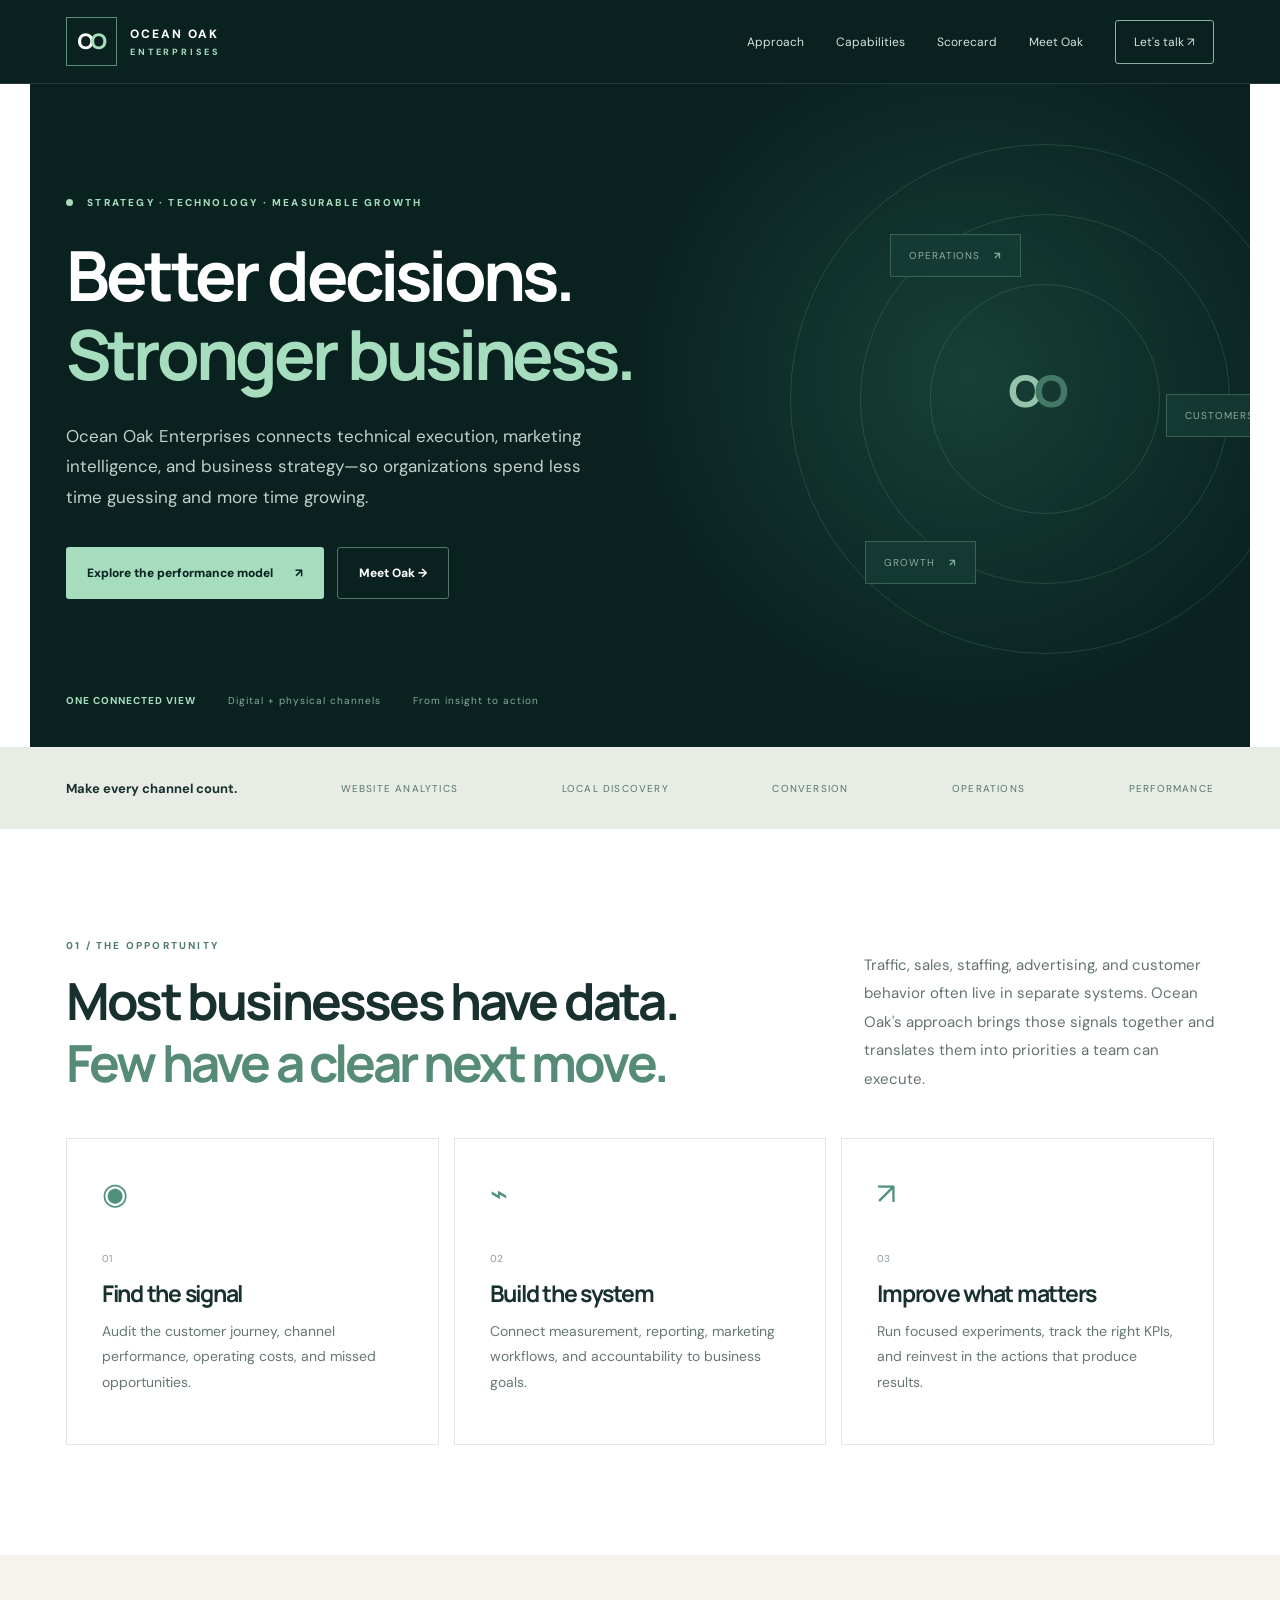
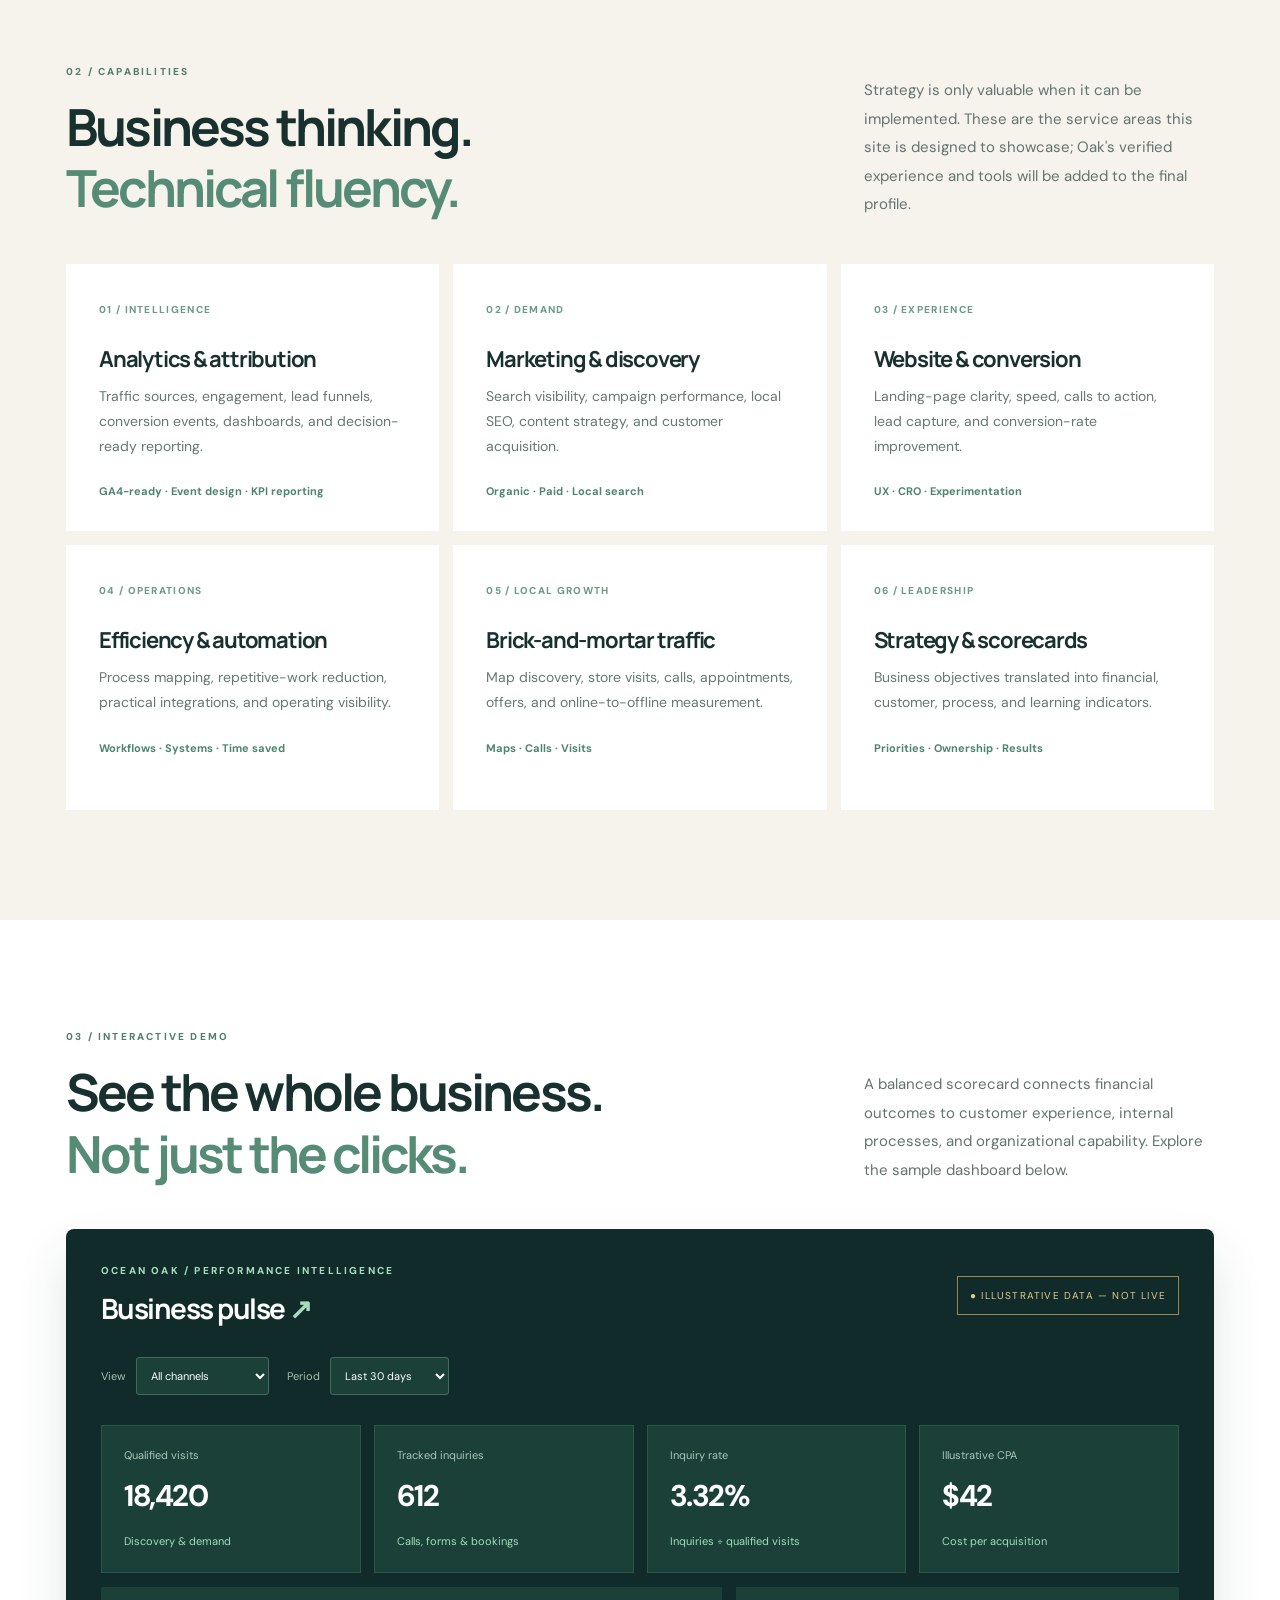
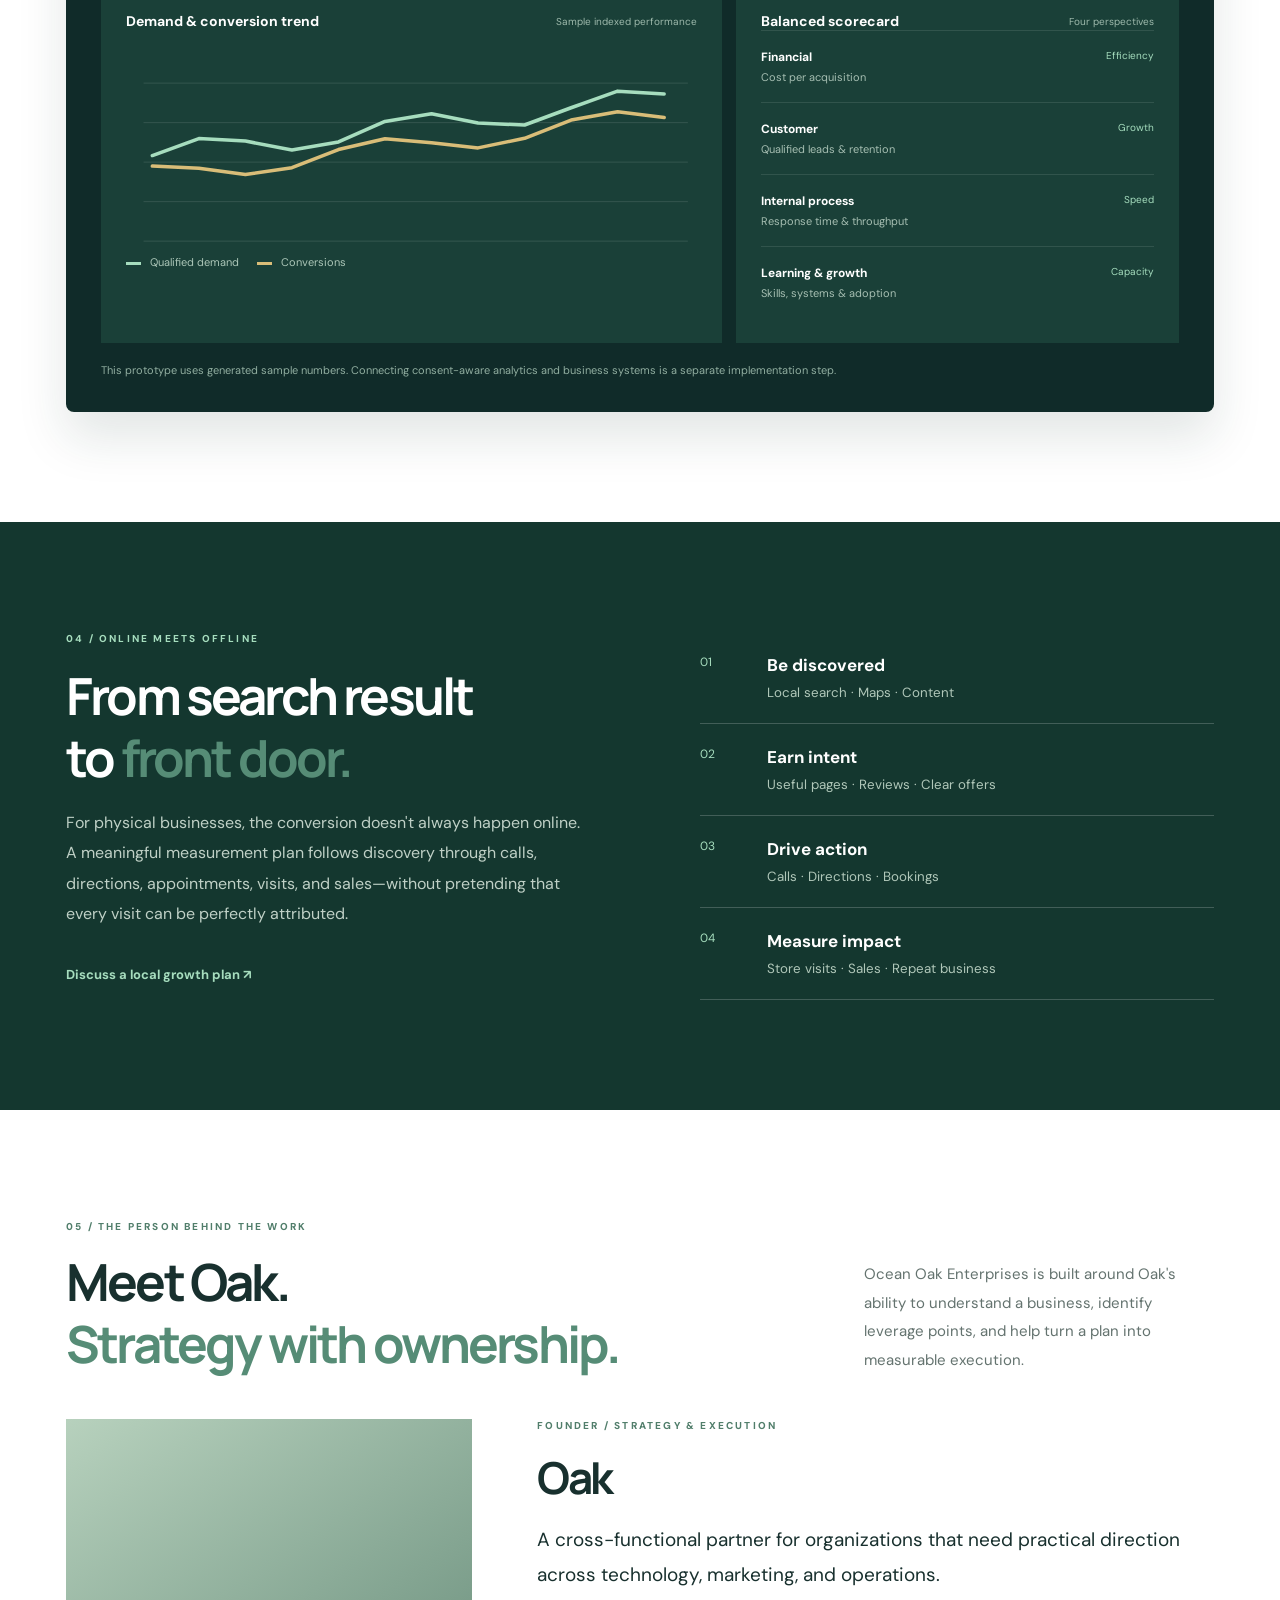
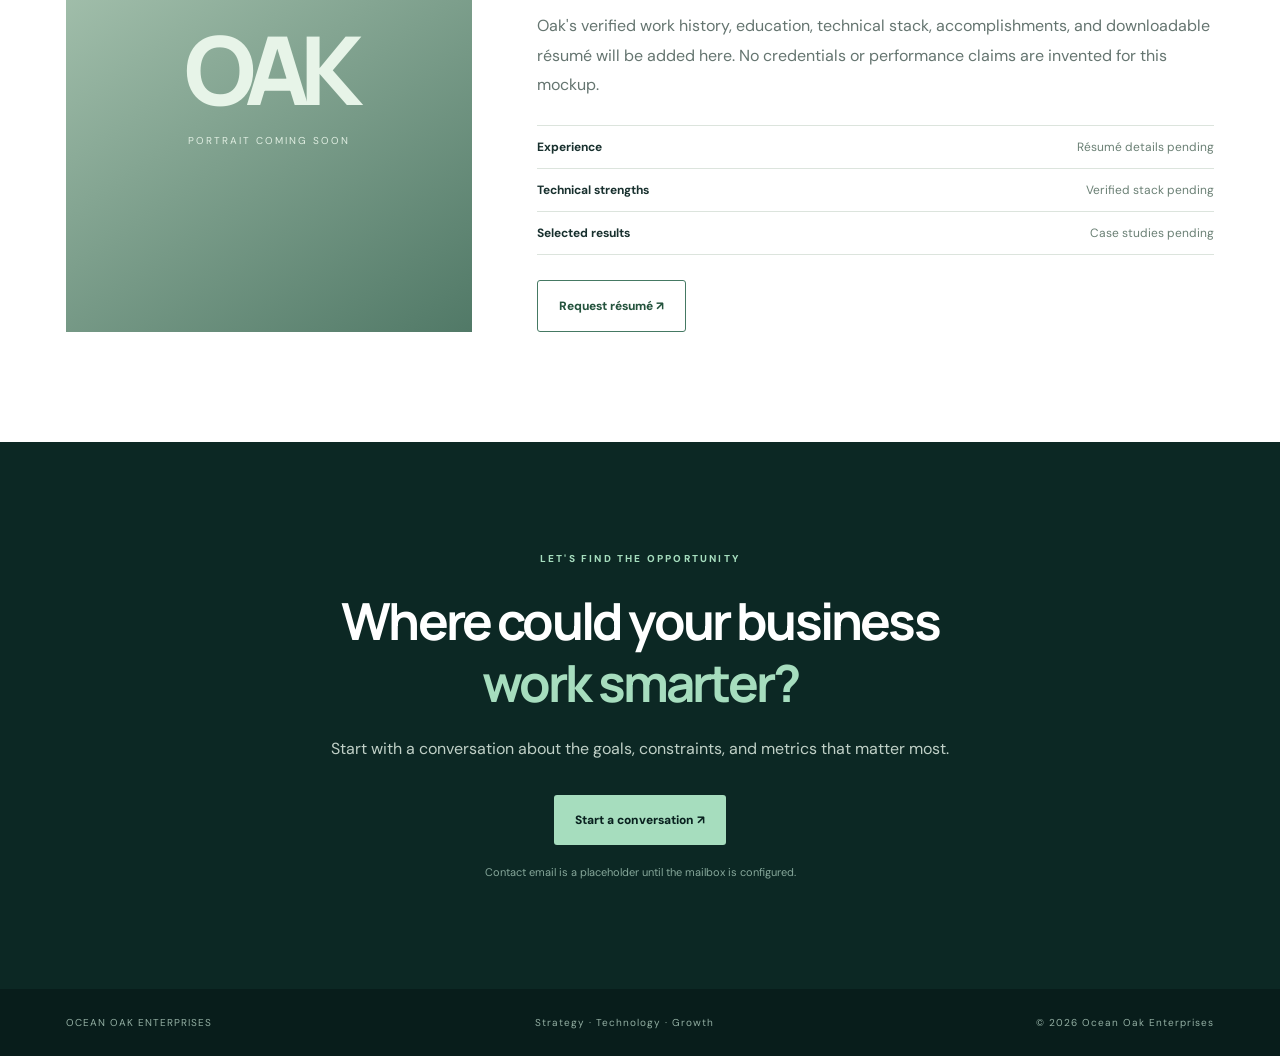
==== index.html @ 8c2158ab "Add files via upload" ====
<!doctype html>
<html lang="en"><head><meta charset="utf-8"><meta name="viewport" content="width=device-width,initial-scale=1"><meta name="theme-color" content="#102c29"><meta name="description" content="Ocean Oak Enterprises helps businesses connect strategy, marketing, analytics and operational performance."><title>Ocean Oak Enterprises | Strategy into measurable growth</title><link rel="stylesheet" href="styles.css"></head>
<body><header class="top"><a class="brand" href="#top"><span class="brandmark">O<span>O</span></span><span>OCEAN OAK <small>ENTERPRISES</small></span></a><nav aria-label="Main navigation"><a href="#approach">Approach</a><a href="#capabilities">Capabilities</a><a href="#scorecard">Scorecard</a><a href="#oak">Meet Oak</a><a class="navcta" href="#contact">Let's talk ↗</a></nav><button class="menu" aria-label="Toggle menu" aria-expanded="false">☰</button></header>
<main id="top"><section class="hero wrap"><div class="eyebrow"><span class="dot"></span> STRATEGY · TECHNOLOGY · MEASURABLE GROWTH</div><h1>Better decisions.<br><em>Stronger business.</em></h1><p class="lede">Ocean Oak Enterprises connects technical execution, marketing intelligence, and business strategy—so organizations spend less time guessing and more time growing.</p><div class="actions"><a class="button primary" href="#scorecard">Explore the performance model <span>↗</span></a><a class="button ghost" href="#oak">Meet Oak →</a></div><div class="hero-foot"><span>ONE CONNECTED VIEW</span><span>Digital + physical channels</span><span>From insight to action</span></div><div class="hero-art" aria-hidden="true"><div class="orbit o1"></div><div class="orbit o2"></div><div class="orbit o3"></div><div class="center-symbol">O<span>O</span></div><div class="float f1">OPERATIONS <b>↗</b></div><div class="float f2">CUSTOMERS <b>↗</b></div><div class="float f3">GROWTH <b>↗</b></div></div></section>
<section class="strip"><div class="wrap strip-inner"><strong>Make every channel count.</strong><span>WEBSITE ANALYTICS</span><span>LOCAL DISCOVERY</span><span>CONVERSION</span><span>OPERATIONS</span><span>PERFORMANCE</span></div></section>
<section class="section wrap" id="approach"><div class="section-head"><div><div class="eyebrow dark">01 / THE OPPORTUNITY</div><h2>Most businesses have data.<br><em>Few have a clear next move.</em></h2></div><p>Traffic, sales, staffing, advertising, and customer behavior often live in separate systems. Ocean Oak's approach brings those signals together and translates them into priorities a team can execute.</p></div><div class="three"><article class="feature"><div class="icon">◉</div><span>01</span><h3>Find the signal</h3><p>Audit the customer journey, channel performance, operating costs, and missed opportunities.</p></article><article class="feature"><div class="icon">⌁</div><span>02</span><h3>Build the system</h3><p>Connect measurement, reporting, marketing workflows, and accountability to business goals.</p></article><article class="feature"><div class="icon">↗</div><span>03</span><h3>Improve what matters</h3><p>Run focused experiments, track the right KPIs, and reinvest in the actions that produce results.</p></article></div></section>
<section class="section cream" id="capabilities"><div class="wrap"><div class="section-head"><div><div class="eyebrow dark">02 / CAPABILITIES</div><h2>Business thinking.<br><em>Technical fluency.</em></h2></div><p>Strategy is only valuable when it can be implemented. These are the service areas this site is designed to showcase; Oak's verified experience and tools will be added to the final profile.</p></div><div class="cap-grid"><article><span>01 / INTELLIGENCE</span><h3>Analytics & attribution</h3><p>Traffic sources, engagement, lead funnels, conversion events, dashboards, and decision-ready reporting.</p><div class="tags">GA4-ready · Event design · KPI reporting</div></article><article><span>02 / DEMAND</span><h3>Marketing & discovery</h3><p>Search visibility, campaign performance, local SEO, content strategy, and customer acquisition.</p><div class="tags">Organic · Paid · Local search</div></article><article><span>03 / EXPERIENCE</span><h3>Website & conversion</h3><p>Landing-page clarity, speed, calls to action, lead capture, and conversion-rate improvement.</p><div class="tags">UX · CRO · Experimentation</div></article><article><span>04 / OPERATIONS</span><h3>Efficiency & automation</h3><p>Process mapping, repetitive-work reduction, practical integrations, and operating visibility.</p><div class="tags">Workflows · Systems · Time saved</div></article><article><span>05 / LOCAL GROWTH</span><h3>Brick-and-mortar traffic</h3><p>Map discovery, store visits, calls, appointments, offers, and online-to-offline measurement.</p><div class="tags">Maps · Calls · Visits</div></article><article><span>06 / LEADERSHIP</span><h3>Strategy & scorecards</h3><p>Business objectives translated into financial, customer, process, and learning indicators.</p><div class="tags">Priorities · Ownership · Results</div></article></div></div></section>
<section class="section wrap" id="scorecard"><div class="section-head"><div><div class="eyebrow dark">03 / INTERACTIVE DEMO</div><h2>See the whole business.<br><em>Not just the clicks.</em></h2></div><p>A balanced scorecard connects financial outcomes to customer experience, internal processes, and organizational capability. Explore the sample dashboard below.</p></div><div class="dashboard"><div class="dash-top"><div><div class="eyebrow">OCEAN OAK / PERFORMANCE INTELLIGENCE</div><h3>Business pulse <span>↗</span></h3></div><div class="demo-pill">● ILLUSTRATIVE DATA — NOT LIVE</div></div><div class="controls"><label>View <select id="channel"><option value="all">All channels</option><option value="digital">Digital</option><option value="physical">Physical locations</option></select></label><label>Period <select id="period"><option value="30">Last 30 days</option><option value="90">Last 90 days</option><option value="365">Last 12 months</option></select></label></div><div class="metrics" id="metrics" aria-live="polite"></div><div class="dash-bottom"><div class="chart-card"><div class="card-heading"><strong>Demand & conversion trend</strong><span>Sample indexed performance</span></div><svg id="trend" viewBox="0 0 650 230" role="img" aria-label="Illustrative trend chart"></svg><div class="legend"><span><i class="line-teal"></i> Qualified demand</span><span><i class="line-gold"></i> Conversions</span></div></div><div class="score-card"><div class="card-heading"><strong>Balanced scorecard</strong><span>Four perspectives</span></div><div class="score-row"><div><b>Financial</b><small>Cost per acquisition</small></div><span>Efficiency</span></div><div class="score-row"><div><b>Customer</b><small>Qualified leads & retention</small></div><span>Growth</span></div><div class="score-row"><div><b>Internal process</b><small>Response time & throughput</small></div><span>Speed</span></div><div class="score-row"><div><b>Learning & growth</b><small>Skills, systems & adoption</small></div><span>Capacity</span></div></div></div><div class="dash-note">This prototype uses generated sample numbers. Connecting consent-aware analytics and business systems is a separate implementation step.</div></div></section>
<section class="section split" id="local"><div class="wrap split-grid"><div><div class="eyebrow">04 / ONLINE MEETS OFFLINE</div><h2>From search result<br>to <em>front door.</em></h2><p>For physical businesses, the conversion doesn't always happen online. A meaningful measurement plan follows discovery through calls, directions, appointments, visits, and sales—without pretending that every visit can be perfectly attributed.</p><a href="#contact" class="text-link">Discuss a local growth plan ↗</a></div><div class="journey"><div><span>01</span><strong>Be discovered</strong><small>Local search · Maps · Content</small></div><div><span>02</span><strong>Earn intent</strong><small>Useful pages · Reviews · Clear offers</small></div><div><span>03</span><strong>Drive action</strong><small>Calls · Directions · Bookings</small></div><div><span>04</span><strong>Measure impact</strong><small>Store visits · Sales · Repeat business</small></div></div></div></section>
<section class="section wrap" id="oak"><div class="section-head"><div><div class="eyebrow dark">05 / THE PERSON BEHIND THE WORK</div><h2>Meet Oak.<br><em>Strategy with ownership.</em></h2></div><p>Ocean Oak Enterprises is built around Oak's ability to understand a business, identify leverage points, and help turn a plan into measurable execution.</p></div><div class="bio"><div class="portrait"><div class="monogram">OAK</div><small>PORTRAIT COMING SOON</small></div><div class="bio-copy"><div class="eyebrow dark">FOUNDER / STRATEGY & EXECUTION</div><h3>Oak</h3><p class="bio-lead">A cross-functional partner for organizations that need practical direction across technology, marketing, and operations.</p><p>Oak's verified work history, education, technical stack, accomplishments, and downloadable résumé will be added here. No credentials or performance claims are invented for this mockup.</p><div class="bio-facts"><div><b>Experience</b><span>Résumé details pending</span></div><div><b>Technical strengths</b><span>Verified stack pending</span></div><div><b>Selected results</b><span>Case studies pending</span></div></div><a class="button outline" href="mailto:hello@oceanoakenterprises.com?subject=Ocean%20Oak%20-%20Request%20a%20resume">Request résumé ↗</a></div></div></section>
<section class="contact" id="contact"><div class="wrap contact-inner"><div class="eyebrow">LET'S FIND THE OPPORTUNITY</div><h2>Where could your business<br><em>work smarter?</em></h2><p>Start with a conversation about the goals, constraints, and metrics that matter most.</p><a class="button light" href="mailto:hello@oceanoakenterprises.com?subject=Ocean%20Oak%20-%20Business%20inquiry">Start a conversation ↗</a><small>Contact email is a placeholder until the mailbox is configured.</small></div></section></main><footer><div class="wrap footer-inner"><span>OCEAN OAK ENTERPRISES</span><span>Strategy · Technology · Growth</span><span>© <span id="year"></span> Ocean Oak Enterprises</span></div></footer><script src="script.js" defer></script></body></html>
---- styles.css ----
@import url('https://fonts.googleapis.com/css2?family=DM+Sans:wght@400;500;600;700&family=Manrope:wght@400;500;600;700;800&display=swap');
:root{--forest:#102c29;--deep:#09211f;--mint:#a6ddbe;--cream:#f5f3eb;--ink:#18302e;--muted:#687976;--gold:#d9bd78}*{box-sizing:border-box}html{scroll-behavior:smooth}body{margin:0;font-family:'DM Sans',sans-serif;color:var(--ink);background:#fff}h1,h2,h3,p{margin-top:0}h1,h2,h3{font-family:Manrope,sans-serif;letter-spacing:-.055em}a{text-decoration:none;color:inherit}.wrap{max-width:1220px;margin:auto;padding-left:36px;padding-right:36px}.top{height:84px;background:var(--deep);color:white;display:flex;align-items:center;justify-content:space-between;padding:0 max(36px,calc((100vw - 1148px)/2));border-bottom:1px solid #ffffff1e;position:relative;z-index:10}.brand{display:flex;gap:13px;align-items:center;font-size:12px;letter-spacing:.16em;font-weight:800}.brand small{display:block;font-size:9px;letter-spacing:.31em;color:var(--mint);margin-top:4px}.brandmark{font-size:22px;letter-spacing:-.2em;border:1px solid #5d8b7d;padding:9px 14px 9px 10px}.brandmark span{color:var(--mint)}nav{display:flex;gap:32px;align-items:center;font-size:12px;color:#d5e4de}nav a:hover{color:var(--mint)}.navcta{border:1px solid #8bb09f;padding:13px 18px;border-radius:3px}.menu{display:none}.hero{background:var(--deep);color:#fff;min-height:630px;position:relative;overflow:hidden;padding-top:112px;padding-bottom:40px}.hero:before{content:"";position:absolute;inset:0;background:radial-gradient(circle at 77% 44%,#275f4f80,transparent 35%);pointer-events:none}.eyebrow{font-size:10px;letter-spacing:.22em;font-weight:800;color:var(--mint);position:relative}.eyebrow.dark{color:#517e6b}.dot{display:inline-block;width:7px;height:7px;background:var(--mint);border-radius:50%;margin-right:10px}.hero h1{position:relative;font-size:clamp(46px,5.4vw,77px);line-height:1.14;max-width:770px;margin:27px 0}.hero h1 em,.section h2 em,.split h2 em,.contact h2 em{font-style:normal;color:var(--mint)}.lede{position:relative;color:#c2d1cb;max-width:535px;font-size:17px;line-height:1.8}.actions{display:flex;gap:13px;margin-top:35px;position:relative}.button{display:inline-flex;align-items:center;justify-content:space-between;gap:22px;font-size:12px;font-weight:800;padding:17px 21px;border-radius:3px;transition:transform .2s}.button:hover{transform:translateY(-2px)}.primary{background:var(--mint);color:var(--deep)}.ghost{border:1px solid #57746c;color:#fff}.hero-foot{position:relative;display:flex;gap:32px;font-size:10px;color:#8aa99e;letter-spacing:.1em;margin-top:95px}.hero-foot span:first-child{color:var(--mint);font-weight:800}.hero-art{position:absolute;width:530px;height:530px;right:-60px;top:50px;opacity:.75}.orbit{position:absolute;border:1px solid #79c4a742;border-radius:50%;top:50%;left:50%;transform:translate(-50%,-50%)}.o1{width:230px;height:230px}.o2{width:370px;height:370px}.o3{width:510px;height:510px}.center-symbol{position:absolute;left:43%;top:43%;font-size:45px;font-weight:800;letter-spacing:-.2em;color:#c0f2d5}.center-symbol span{color:#548e79}.float{position:absolute;background:#173d36;border:1px solid #467565;padding:14px 18px;font-size:10px;letter-spacing:.1em;color:#b9d6c9}.float b{color:var(--mint);margin-left:10px}.f1{top:100px;left:110px}.f2{right:15px;top:260px}.f3{bottom:80px;left:85px}.strip{background:#e7ede5}.strip-inner{min-height:82px;display:flex;align-items:center;justify-content:space-between;gap:16px;flex-wrap:wrap;font-size:10px;letter-spacing:.12em;color:#577369}.strip strong{font-size:13px;color:var(--ink);letter-spacing:0}.section{padding-top:110px;padding-bottom:110px}.section-head{display:grid;grid-template-columns:1.35fr .65fr;gap:70px;align-items:end;margin-bottom:45px}.section h2,.split h2,.contact h2{font-size:clamp(34px,4vw,56px);line-height:1.2;margin:18px 0 0}.section h2 em{color:#568c76}.section-head p{color:#64736f;font-size:15px;line-height:1.9;margin-bottom:0}.three{display:grid;grid-template-columns:repeat(3,1fr);gap:15px}.feature{border:1px solid #e0e8e2;padding:35px;min-height:285px}.feature .icon{font-size:30px;color:#4d9278;margin-bottom:33px}.feature>span{color:#8b9b94;font-size:10px}.feature h3{font-size:23px;margin:10px 0}.feature p,.cap-grid p{font-size:14px;color:#677772;line-height:1.8}.cream{background:var(--cream)}.cap-grid{display:grid;grid-template-columns:repeat(3,1fr);gap:14px}.cap-grid article{background:#fff;padding:33px;min-height:265px}.cap-grid article>span{font-size:10px;letter-spacing:.13em;color:#6c9b85;font-weight:800}.cap-grid h3{font-size:22px;margin:26px 0 10px}.tags{font-size:11px;color:#4e856e;margin-top:25px;font-weight:700}.dashboard{background:#102b29;border-radius:8px;padding:35px;color:white;box-shadow:0 25px 50px #173a2c20}.dash-top{display:flex;justify-content:space-between;align-items:center;gap:20px}.dash-top h3{font-size:28px;margin:12px 0 0}.dash-top h3 span{color:var(--mint)}.demo-pill{font-size:10px;letter-spacing:.12em;color:#e3cb8b;border:1px solid #9e8753;padding:12px}.controls{display:flex;gap:18px;margin:30px 0}.controls label{font-size:11px;color:#a6c0b4;display:flex;align-items:center;gap:10px}select{border:1px solid #48695e;border-radius:3px;padding:10px;background:#1a4038;color:white;font:inherit}.metrics{display:grid;grid-template-columns:repeat(4,1fr);gap:13px}.metric{background:#1a4038;padding:22px;border:1px solid #2b574a}.metric small{display:block;color:#acc6b8;font-size:11px}.metric b{display:block;font-size:30px;letter-spacing:-.05em;margin:14px 0}.metric span{color:var(--mint);font-size:11px}.dash-bottom{display:grid;grid-template-columns:1.4fr 1fr;gap:14px;margin-top:14px}.chart-card,.score-card{background:#1a4038;padding:25px}.card-heading{display:flex;justify-content:space-between;gap:12px;align-items:center}.card-heading strong{font-size:14px}.card-heading span{font-size:10px;color:#9eb9ac}.chart-card svg{width:100%;margin-top:18px}.legend{display:flex;gap:18px;font-size:11px;color:#acc6b8}.legend i{display:inline-block;width:15px;height:3px;vertical-align:middle;margin-right:6px}.line-teal{background:#a6ddbe}.line-gold{background:#d9bd78}.score-row{display:flex;justify-content:space-between;gap:12px;border-top:1px solid #ffffff1a;padding:18px 0}.score-row:first-of-type{margin-top:20px}.score-row b{display:block;font-size:12px}.score-row small{display:block;color:#a6beb2;margin-top:5px;font-size:11px}.score-row>span{font-size:10px;color:var(--mint)}.dash-note{font-size:11px;color:#91aea0;margin-top:20px}.split{background:#14372f;color:white}.split-grid{display:grid;grid-template-columns:1fr 1fr;gap:120px}.split h2{margin:20px 0}.split p{color:#bfd0c6;line-height:1.9}.text-link{color:var(--mint);font-weight:700;font-size:13px;display:inline-block;margin-top:20px}.journey>div{padding:22px 0;border-bottom:1px solid #ffffff32;display:grid;grid-template-columns:55px 1fr;column-gap:12px}.journey span{color:var(--mint);font-size:12px;grid-row:span 2}.journey strong{font-size:17px}.journey small{color:#b0c7b9;margin-top:8px}.bio{display:grid;grid-template-columns:.75fr 1.25fr;gap:65px}.portrait{background:linear-gradient(145deg,#b7d1bd,#517967);min-height:445px;display:flex;flex-direction:column;align-items:center;justify-content:center}.monogram{font-size:95px;font-family:Manrope,sans-serif;letter-spacing:-.1em;color:#e7f4e8;font-weight:800}.portrait small{font-size:10px;letter-spacing:.2em;color:#e0eee2}.bio-copy h3{font-size:44px;margin:15px 0}.bio-copy p{line-height:1.85;color:#657570}.bio-lead{font-size:19px!important;color:var(--ink)!important}.bio-facts{border-top:1px solid #dce4dd;margin:25px 0}.bio-facts>div{display:flex;justify-content:space-between;gap:15px;padding:13px 0;border-bottom:1px solid #dce4dd;font-size:12px}.bio-facts span{color:#6b8075}.outline{border:1px solid #457963;color:#24533d}.contact{background:#0c2824;color:white;padding:110px 0;text-align:center}.contact h2{margin:25px 0}.contact p{color:#c0d0c7}.light{background:var(--mint);color:var(--deep);margin:20px 0}.contact small{display:block;color:#86a79a;font-size:11px}footer{background:#081d1b;color:#93afa3}.footer-inner{display:flex;justify-content:space-between;gap:20px;padding-top:27px;padding-bottom:27px;font-size:10px;letter-spacing:.1em}@media(max-width:1000px){.hero-art{opacity:.22;right:-160px}.section-head{gap:35px}.cap-grid{grid-template-columns:repeat(2,1fr)}.split-grid{gap:45px}}@media(max-width:700px){.wrap{padding-left:22px;padding-right:22px}.top{padding:0 22px;height:70px}nav{display:none;position:absolute;top:70px;left:0;right:0;background:var(--deep);padding:25px;flex-direction:column;align-items:stretch}nav.open{display:flex}.menu{display:block;background:none;border:0;color:white;font-size:25px}.hero{padding-top:90px;min-height:630px}.hero h1{font-size:47px}.hero-foot{flex-wrap:wrap;margin-top:65px}.hero-art{right:-300px}.section{padding-top:75px;padding-bottom:75px}.section-head,.split-grid,.bio{grid-template-columns:1fr;gap:24px}.three,.cap-grid,.metrics,.dash-bottom{grid-template-columns:1fr}.metrics{grid-template-columns:repeat(2,1fr)}.dashboard{padding:18px}.dash-top,.controls{flex-wrap:wrap}.card-heading{flex-wrap:wrap}.strip-inner{padding-top:20px;padding-bottom:20px}.feature{min-height:unset}.portrait{min-height:280px}.footer-inner{flex-direction:column}.actions{flex-wrap:wrap}}
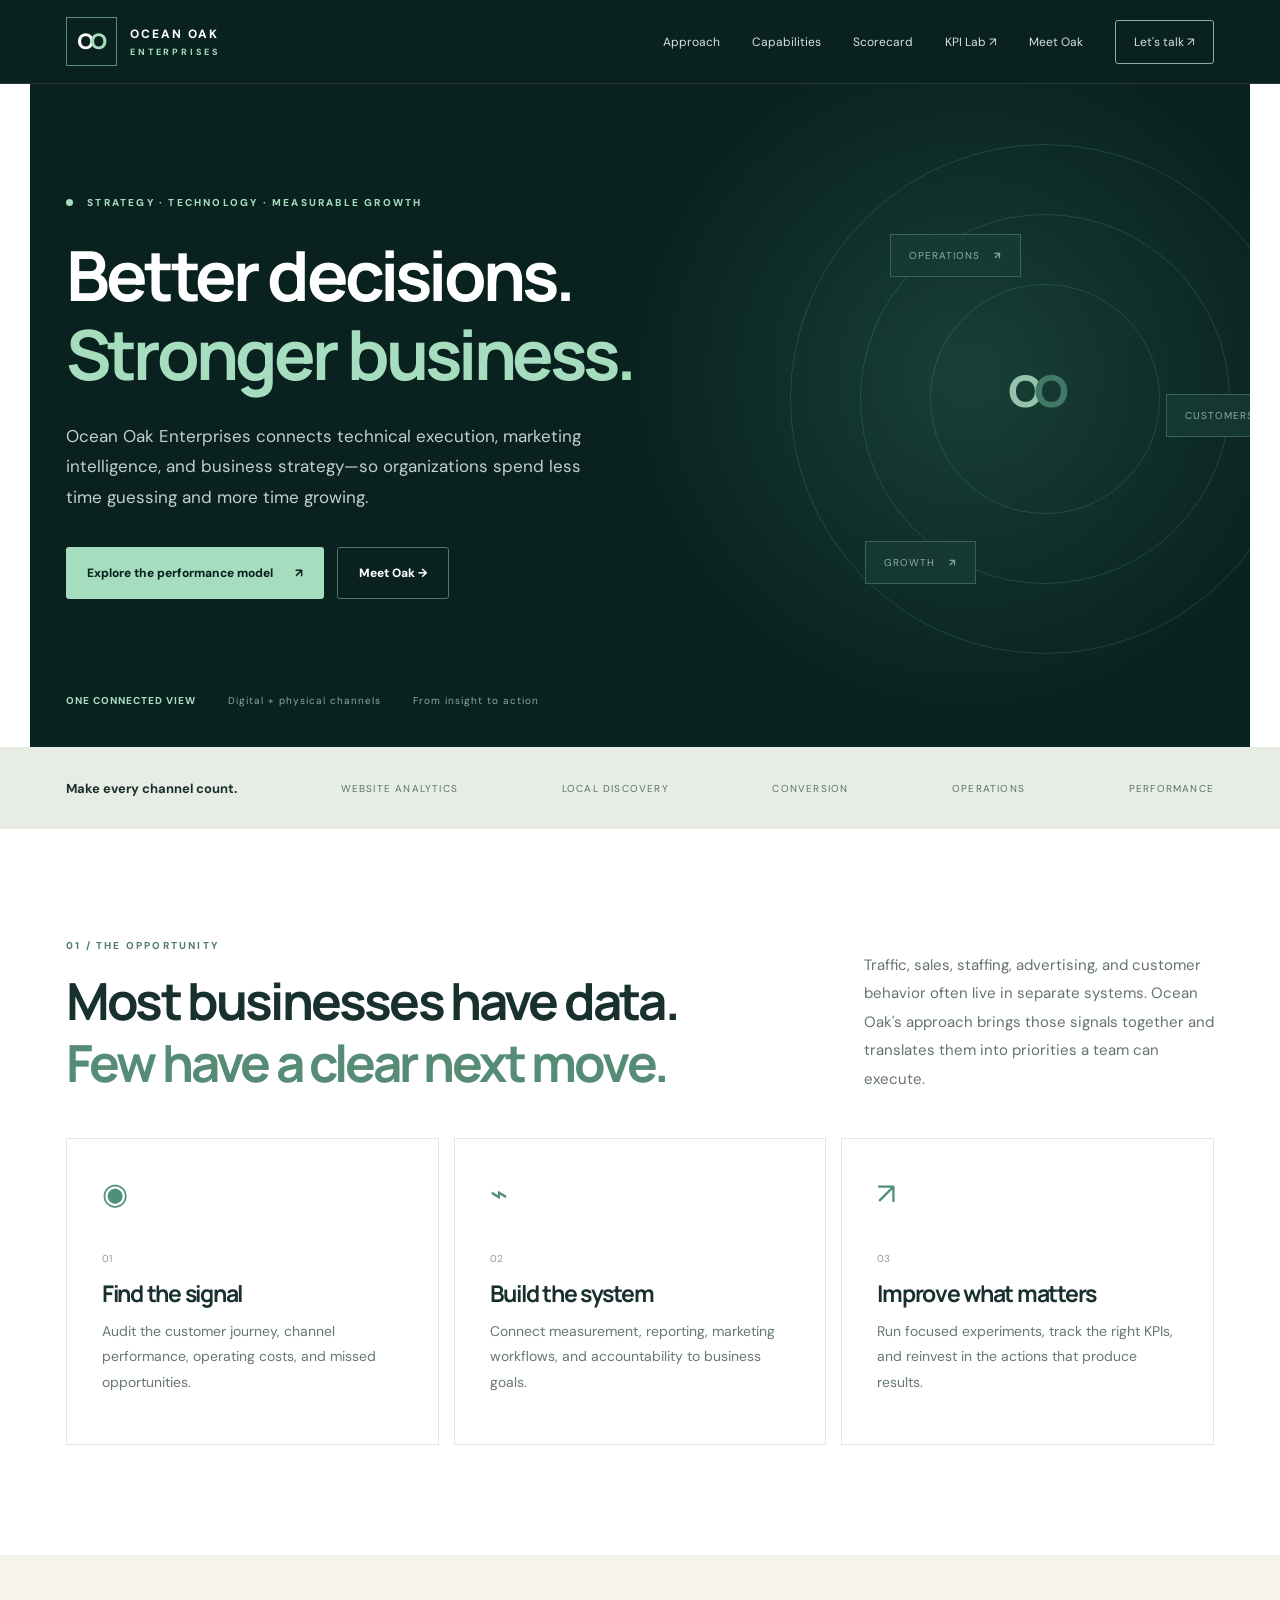
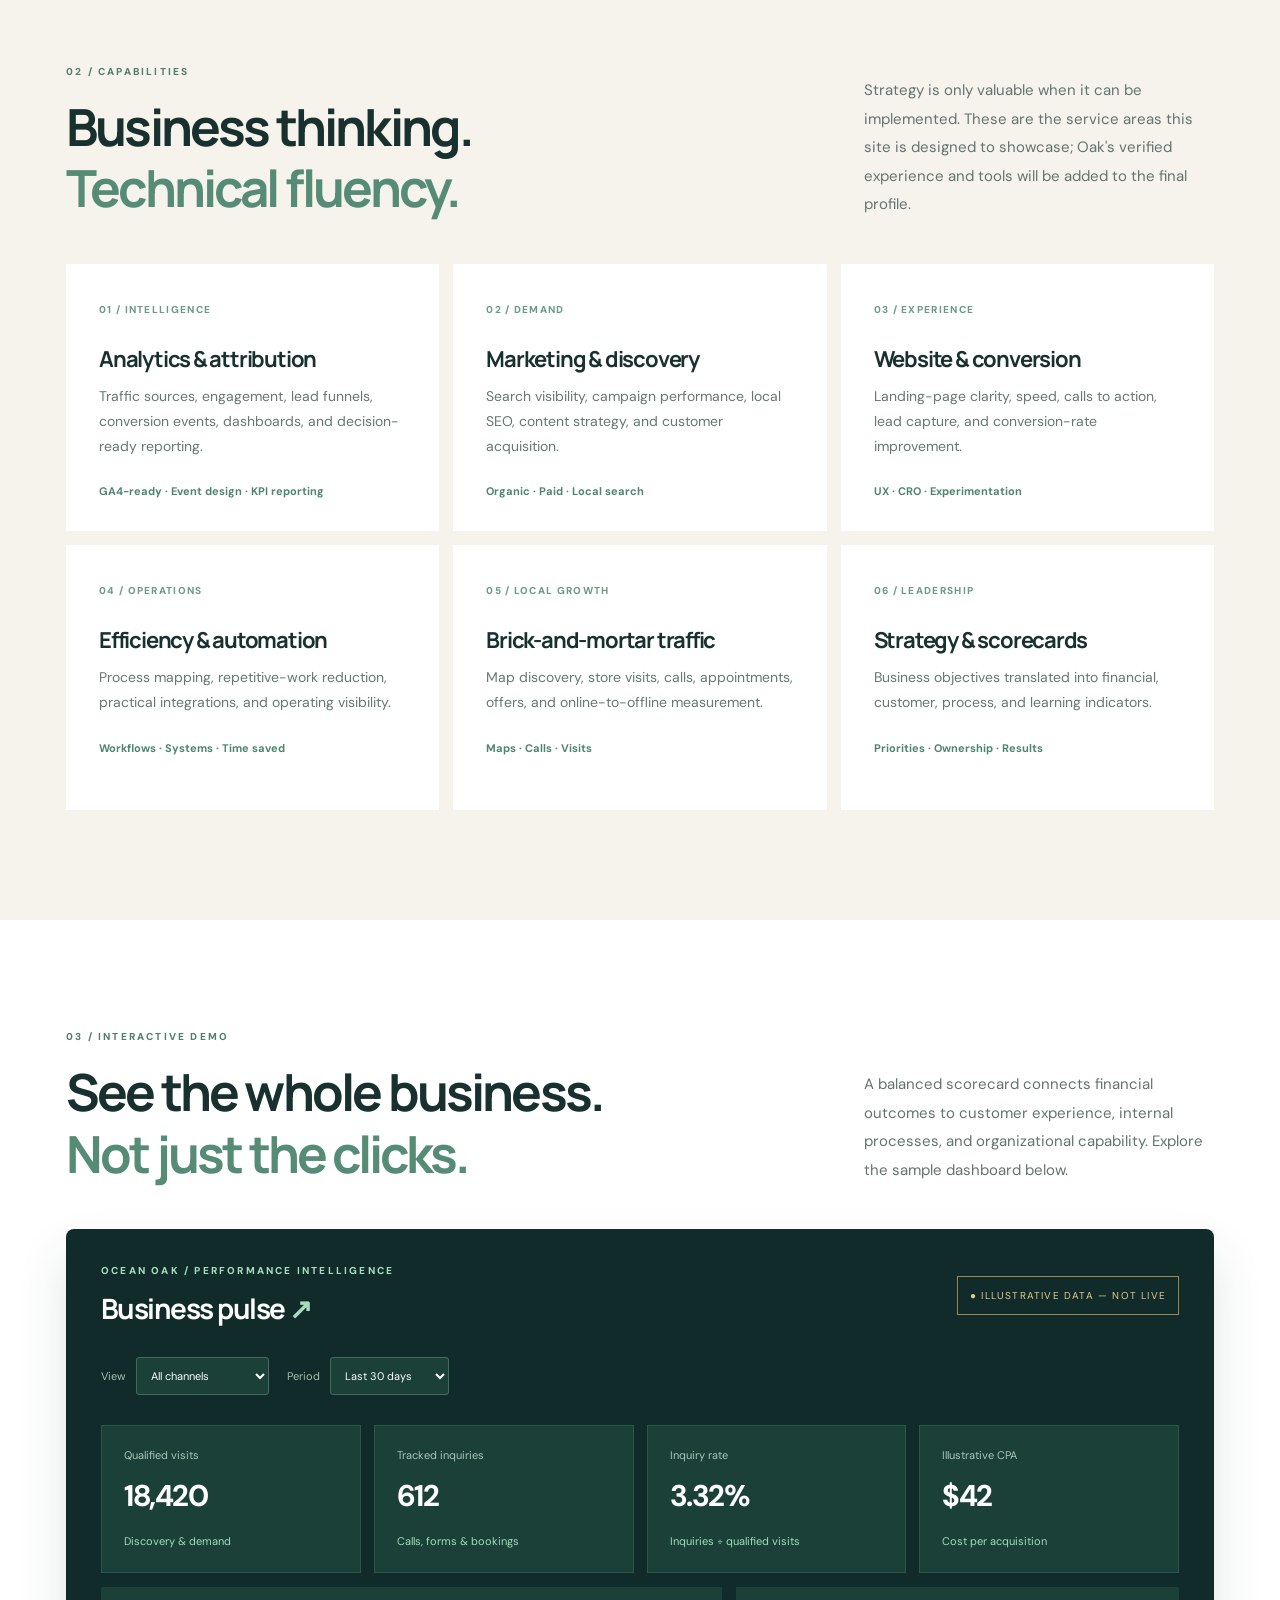
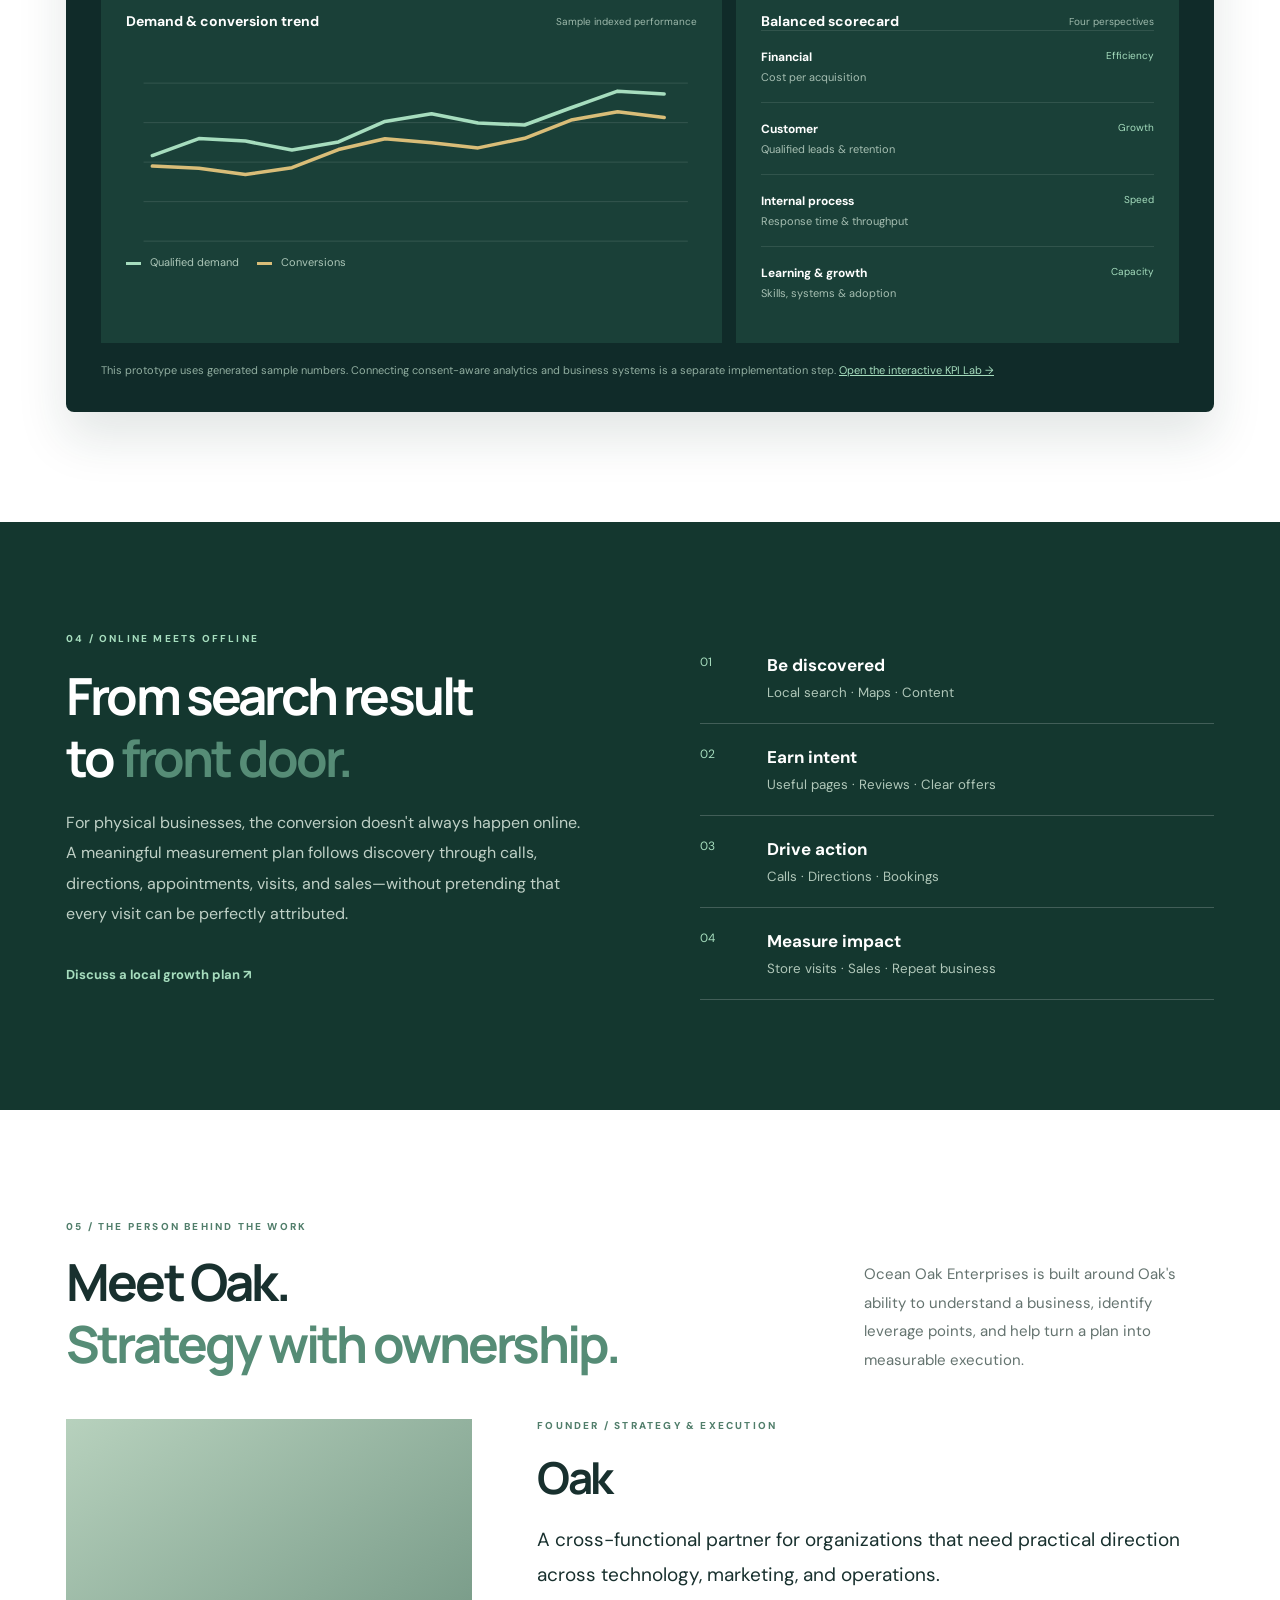
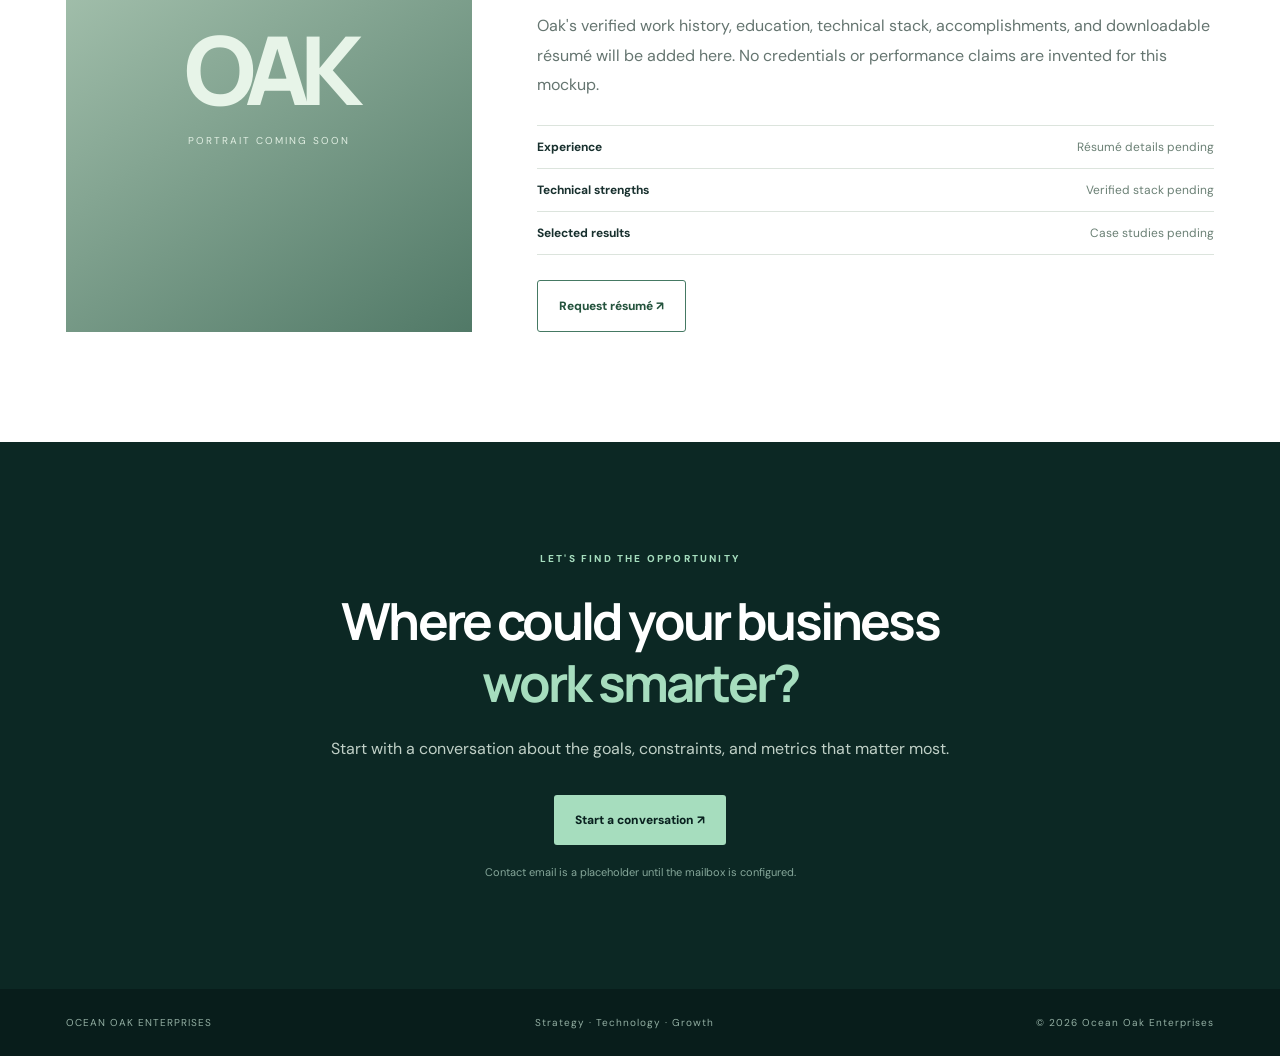
==== commit 327a6bfe: "Add files via upload" ====
--- a/index.html
+++ b/index.html
@@ -1,11 +1,11 @@
 <!doctype html>
 <html lang="en"><head><meta charset="utf-8"><meta name="viewport" content="width=device-width,initial-scale=1"><meta name="theme-color" content="#102c29"><meta name="description" content="Ocean Oak Enterprises helps businesses connect strategy, marketing, analytics and operational performance."><title>Ocean Oak Enterprises | Strategy into measurable growth</title><link rel="stylesheet" href="styles.css"></head>
-<body><header class="top"><a class="brand" href="#top"><span class="brandmark">O<span>O</span></span><span>OCEAN OAK <small>ENTERPRISES</small></span></a><nav aria-label="Main navigation"><a href="#approach">Approach</a><a href="#capabilities">Capabilities</a><a href="#scorecard">Scorecard</a><a href="#oak">Meet Oak</a><a class="navcta" href="#contact">Let's talk ↗</a></nav><button class="menu" aria-label="Toggle menu" aria-expanded="false">☰</button></header>
+<body><header class="top"><a class="brand" href="#top"><span class="brandmark">O<span>O</span></span><span>OCEAN OAK <small>ENTERPRISES</small></span></a><nav aria-label="Main navigation"><a href="#approach">Approach</a><a href="#capabilities">Capabilities</a><a href="#scorecard">Scorecard</a><a href="kpi.html">KPI Lab ↗</a><a href="#oak">Meet Oak</a><a class="navcta" href="#contact">Let's talk ↗</a></nav><button class="menu" aria-label="Toggle menu" aria-expanded="false">☰</button></header>
 <main id="top"><section class="hero wrap"><div class="eyebrow"><span class="dot"></span> STRATEGY · TECHNOLOGY · MEASURABLE GROWTH</div><h1>Better decisions.<br><em>Stronger business.</em></h1><p class="lede">Ocean Oak Enterprises connects technical execution, marketing intelligence, and business strategy—so organizations spend less time guessing and more time growing.</p><div class="actions"><a class="button primary" href="#scorecard">Explore the performance model <span>↗</span></a><a class="button ghost" href="#oak">Meet Oak →</a></div><div class="hero-foot"><span>ONE CONNECTED VIEW</span><span>Digital + physical channels</span><span>From insight to action</span></div><div class="hero-art" aria-hidden="true"><div class="orbit o1"></div><div class="orbit o2"></div><div class="orbit o3"></div><div class="center-symbol">O<span>O</span></div><div class="float f1">OPERATIONS <b>↗</b></div><div class="float f2">CUSTOMERS <b>↗</b></div><div class="float f3">GROWTH <b>↗</b></div></div></section>
 <section class="strip"><div class="wrap strip-inner"><strong>Make every channel count.</strong><span>WEBSITE ANALYTICS</span><span>LOCAL DISCOVERY</span><span>CONVERSION</span><span>OPERATIONS</span><span>PERFORMANCE</span></div></section>
 <section class="section wrap" id="approach"><div class="section-head"><div><div class="eyebrow dark">01 / THE OPPORTUNITY</div><h2>Most businesses have data.<br><em>Few have a clear next move.</em></h2></div><p>Traffic, sales, staffing, advertising, and customer behavior often live in separate systems. Ocean Oak's approach brings those signals together and translates them into priorities a team can execute.</p></div><div class="three"><article class="feature"><div class="icon">◉</div><span>01</span><h3>Find the signal</h3><p>Audit the customer journey, channel performance, operating costs, and missed opportunities.</p></article><article class="feature"><div class="icon">⌁</div><span>02</span><h3>Build the system</h3><p>Connect measurement, reporting, marketing workflows, and accountability to business goals.</p></article><article class="feature"><div class="icon">↗</div><span>03</span><h3>Improve what matters</h3><p>Run focused experiments, track the right KPIs, and reinvest in the actions that produce results.</p></article></div></section>
 <section class="section cream" id="capabilities"><div class="wrap"><div class="section-head"><div><div class="eyebrow dark">02 / CAPABILITIES</div><h2>Business thinking.<br><em>Technical fluency.</em></h2></div><p>Strategy is only valuable when it can be implemented. These are the service areas this site is designed to showcase; Oak's verified experience and tools will be added to the final profile.</p></div><div class="cap-grid"><article><span>01 / INTELLIGENCE</span><h3>Analytics & attribution</h3><p>Traffic sources, engagement, lead funnels, conversion events, dashboards, and decision-ready reporting.</p><div class="tags">GA4-ready · Event design · KPI reporting</div></article><article><span>02 / DEMAND</span><h3>Marketing & discovery</h3><p>Search visibility, campaign performance, local SEO, content strategy, and customer acquisition.</p><div class="tags">Organic · Paid · Local search</div></article><article><span>03 / EXPERIENCE</span><h3>Website & conversion</h3><p>Landing-page clarity, speed, calls to action, lead capture, and conversion-rate improvement.</p><div class="tags">UX · CRO · Experimentation</div></article><article><span>04 / OPERATIONS</span><h3>Efficiency & automation</h3><p>Process mapping, repetitive-work reduction, practical integrations, and operating visibility.</p><div class="tags">Workflows · Systems · Time saved</div></article><article><span>05 / LOCAL GROWTH</span><h3>Brick-and-mortar traffic</h3><p>Map discovery, store visits, calls, appointments, offers, and online-to-offline measurement.</p><div class="tags">Maps · Calls · Visits</div></article><article><span>06 / LEADERSHIP</span><h3>Strategy & scorecards</h3><p>Business objectives translated into financial, customer, process, and learning indicators.</p><div class="tags">Priorities · Ownership · Results</div></article></div></div></section>
-<section class="section wrap" id="scorecard"><div class="section-head"><div><div class="eyebrow dark">03 / INTERACTIVE DEMO</div><h2>See the whole business.<br><em>Not just the clicks.</em></h2></div><p>A balanced scorecard connects financial outcomes to customer experience, internal processes, and organizational capability. Explore the sample dashboard below.</p></div><div class="dashboard"><div class="dash-top"><div><div class="eyebrow">OCEAN OAK / PERFORMANCE INTELLIGENCE</div><h3>Business pulse <span>↗</span></h3></div><div class="demo-pill">● ILLUSTRATIVE DATA — NOT LIVE</div></div><div class="controls"><label>View <select id="channel"><option value="all">All channels</option><option value="digital">Digital</option><option value="physical">Physical locations</option></select></label><label>Period <select id="period"><option value="30">Last 30 days</option><option value="90">Last 90 days</option><option value="365">Last 12 months</option></select></label></div><div class="metrics" id="metrics" aria-live="polite"></div><div class="dash-bottom"><div class="chart-card"><div class="card-heading"><strong>Demand & conversion trend</strong><span>Sample indexed performance</span></div><svg id="trend" viewBox="0 0 650 230" role="img" aria-label="Illustrative trend chart"></svg><div class="legend"><span><i class="line-teal"></i> Qualified demand</span><span><i class="line-gold"></i> Conversions</span></div></div><div class="score-card"><div class="card-heading"><strong>Balanced scorecard</strong><span>Four perspectives</span></div><div class="score-row"><div><b>Financial</b><small>Cost per acquisition</small></div><span>Efficiency</span></div><div class="score-row"><div><b>Customer</b><small>Qualified leads & retention</small></div><span>Growth</span></div><div class="score-row"><div><b>Internal process</b><small>Response time & throughput</small></div><span>Speed</span></div><div class="score-row"><div><b>Learning & growth</b><small>Skills, systems & adoption</small></div><span>Capacity</span></div></div></div><div class="dash-note">This prototype uses generated sample numbers. Connecting consent-aware analytics and business systems is a separate implementation step.</div></div></section>
+<section class="section wrap" id="scorecard"><div class="section-head"><div><div class="eyebrow dark">03 / INTERACTIVE DEMO</div><h2>See the whole business.<br><em>Not just the clicks.</em></h2></div><p>A balanced scorecard connects financial outcomes to customer experience, internal processes, and organizational capability. Explore the sample dashboard below.</p></div><div class="dashboard"><div class="dash-top"><div><div class="eyebrow">OCEAN OAK / PERFORMANCE INTELLIGENCE</div><h3>Business pulse <span>↗</span></h3></div><div class="demo-pill">● ILLUSTRATIVE DATA — NOT LIVE</div></div><div class="controls"><label>View <select id="channel"><option value="all">All channels</option><option value="digital">Digital</option><option value="physical">Physical locations</option></select></label><label>Period <select id="period"><option value="30">Last 30 days</option><option value="90">Last 90 days</option><option value="365">Last 12 months</option></select></label></div><div class="metrics" id="metrics" aria-live="polite"></div><div class="dash-bottom"><div class="chart-card"><div class="card-heading"><strong>Demand & conversion trend</strong><span>Sample indexed performance</span></div><svg id="trend" viewBox="0 0 650 230" role="img" aria-label="Illustrative trend chart"></svg><div class="legend"><span><i class="line-teal"></i> Qualified demand</span><span><i class="line-gold"></i> Conversions</span></div></div><div class="score-card"><div class="card-heading"><strong>Balanced scorecard</strong><span>Four perspectives</span></div><div class="score-row"><div><b>Financial</b><small>Cost per acquisition</small></div><span>Efficiency</span></div><div class="score-row"><div><b>Customer</b><small>Qualified leads & retention</small></div><span>Growth</span></div><div class="score-row"><div><b>Internal process</b><small>Response time & throughput</small></div><span>Speed</span></div><div class="score-row"><div><b>Learning & growth</b><small>Skills, systems & adoption</small></div><span>Capacity</span></div></div></div><div class="dash-note">This prototype uses generated sample numbers. Connecting consent-aware analytics and business systems is a separate implementation step. <a href="kpi.html" style="color:#a6ddbe;text-decoration:underline">Open the interactive KPI Lab →</a></div></div></section>
 <section class="section split" id="local"><div class="wrap split-grid"><div><div class="eyebrow">04 / ONLINE MEETS OFFLINE</div><h2>From search result<br>to <em>front door.</em></h2><p>For physical businesses, the conversion doesn't always happen online. A meaningful measurement plan follows discovery through calls, directions, appointments, visits, and sales—without pretending that every visit can be perfectly attributed.</p><a href="#contact" class="text-link">Discuss a local growth plan ↗</a></div><div class="journey"><div><span>01</span><strong>Be discovered</strong><small>Local search · Maps · Content</small></div><div><span>02</span><strong>Earn intent</strong><small>Useful pages · Reviews · Clear offers</small></div><div><span>03</span><strong>Drive action</strong><small>Calls · Directions · Bookings</small></div><div><span>04</span><strong>Measure impact</strong><small>Store visits · Sales · Repeat business</small></div></div></div></section>
 <section class="section wrap" id="oak"><div class="section-head"><div><div class="eyebrow dark">05 / THE PERSON BEHIND THE WORK</div><h2>Meet Oak.<br><em>Strategy with ownership.</em></h2></div><p>Ocean Oak Enterprises is built around Oak's ability to understand a business, identify leverage points, and help turn a plan into measurable execution.</p></div><div class="bio"><div class="portrait"><div class="monogram">OAK</div><small>PORTRAIT COMING SOON</small></div><div class="bio-copy"><div class="eyebrow dark">FOUNDER / STRATEGY & EXECUTION</div><h3>Oak</h3><p class="bio-lead">A cross-functional partner for organizations that need practical direction across technology, marketing, and operations.</p><p>Oak's verified work history, education, technical stack, accomplishments, and downloadable résumé will be added here. No credentials or performance claims are invented for this mockup.</p><div class="bio-facts"><div><b>Experience</b><span>Résumé details pending</span></div><div><b>Technical strengths</b><span>Verified stack pending</span></div><div><b>Selected results</b><span>Case studies pending</span></div></div><a class="button outline" href="mailto:hello@oceanoakenterprises.com?subject=Ocean%20Oak%20-%20Request%20a%20resume">Request résumé ↗</a></div></div></section>
 <section class="contact" id="contact"><div class="wrap contact-inner"><div class="eyebrow">LET'S FIND THE OPPORTUNITY</div><h2>Where could your business<br><em>work smarter?</em></h2><p>Start with a conversation about the goals, constraints, and metrics that matter most.</p><a class="button light" href="mailto:hello@oceanoakenterprises.com?subject=Ocean%20Oak%20-%20Business%20inquiry">Start a conversation ↗</a><small>Contact email is a placeholder until the mailbox is configured.</small></div></section></main><footer><div class="wrap footer-inner"><span>OCEAN OAK ENTERPRISES</span><span>Strategy · Technology · Growth</span><span>© <span id="year"></span> Ocean Oak Enterprises</span></div></footer><script src="script.js" defer></script></body></html>
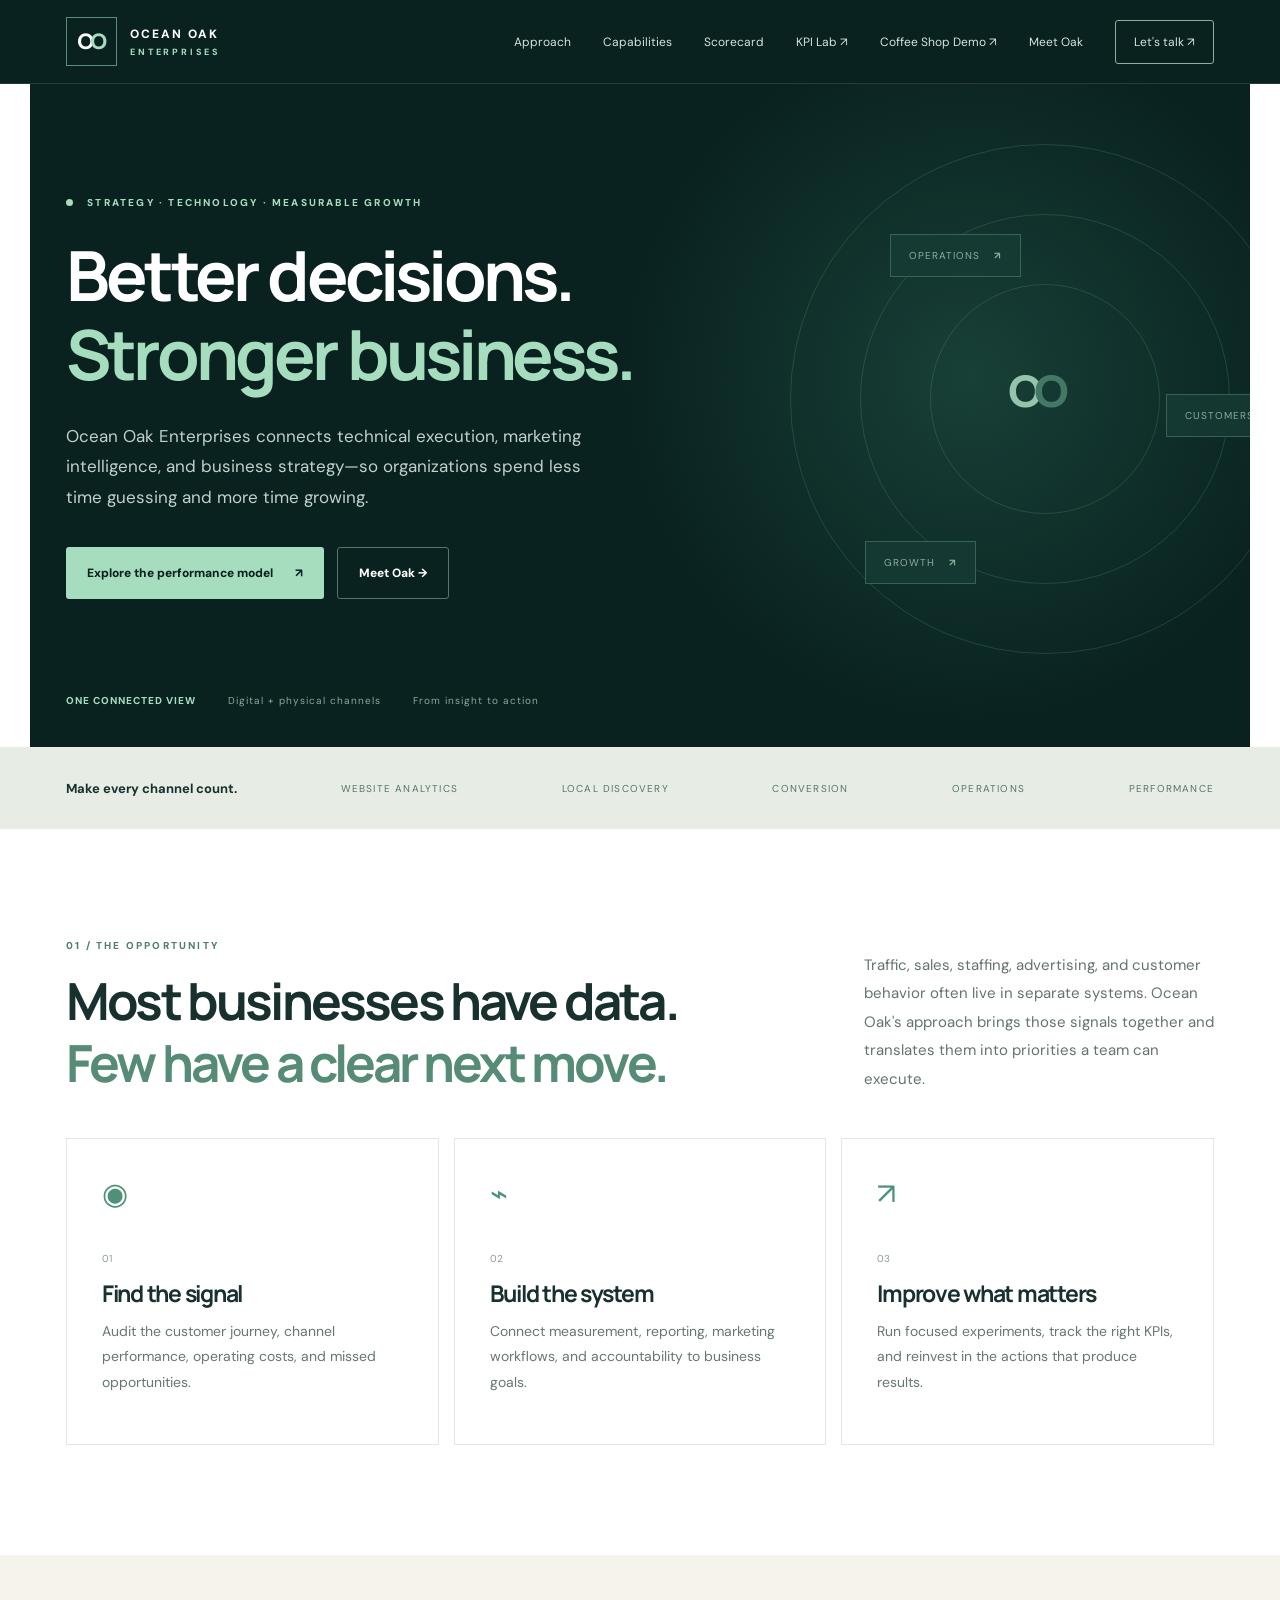
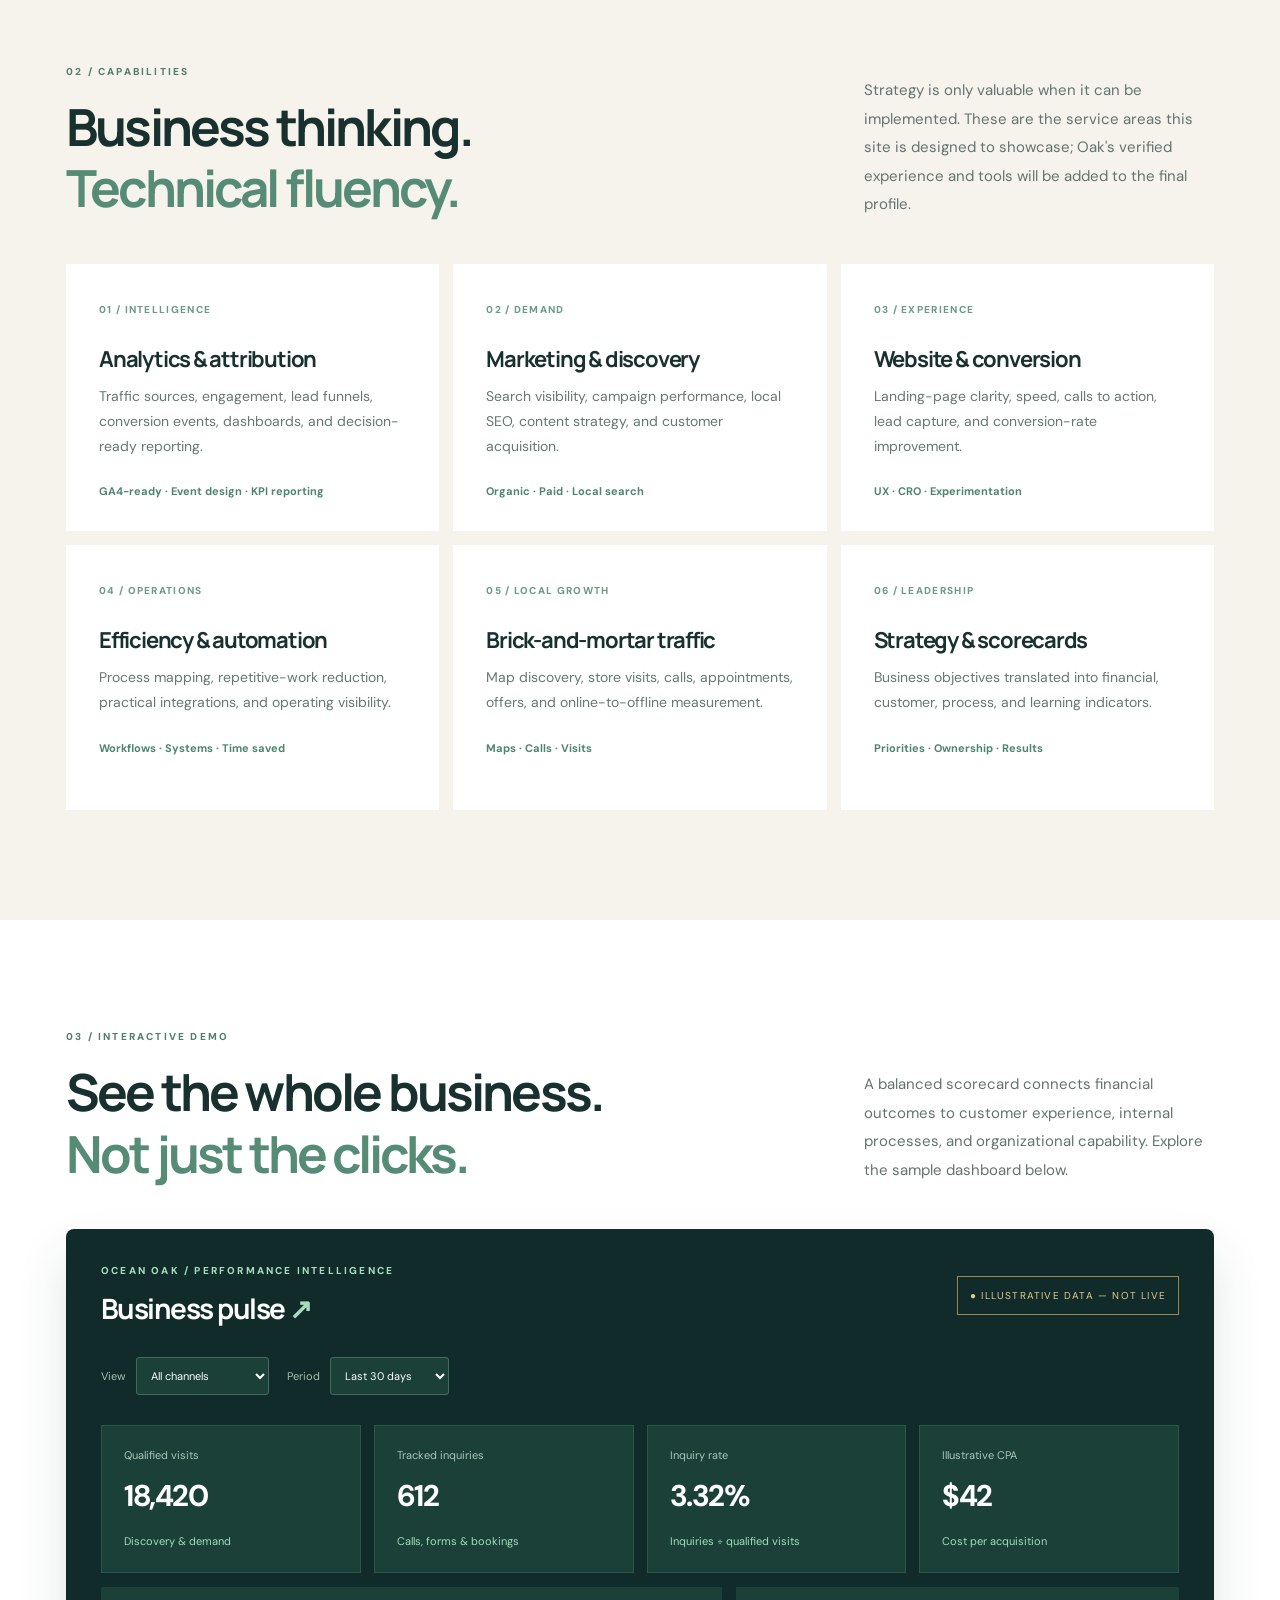
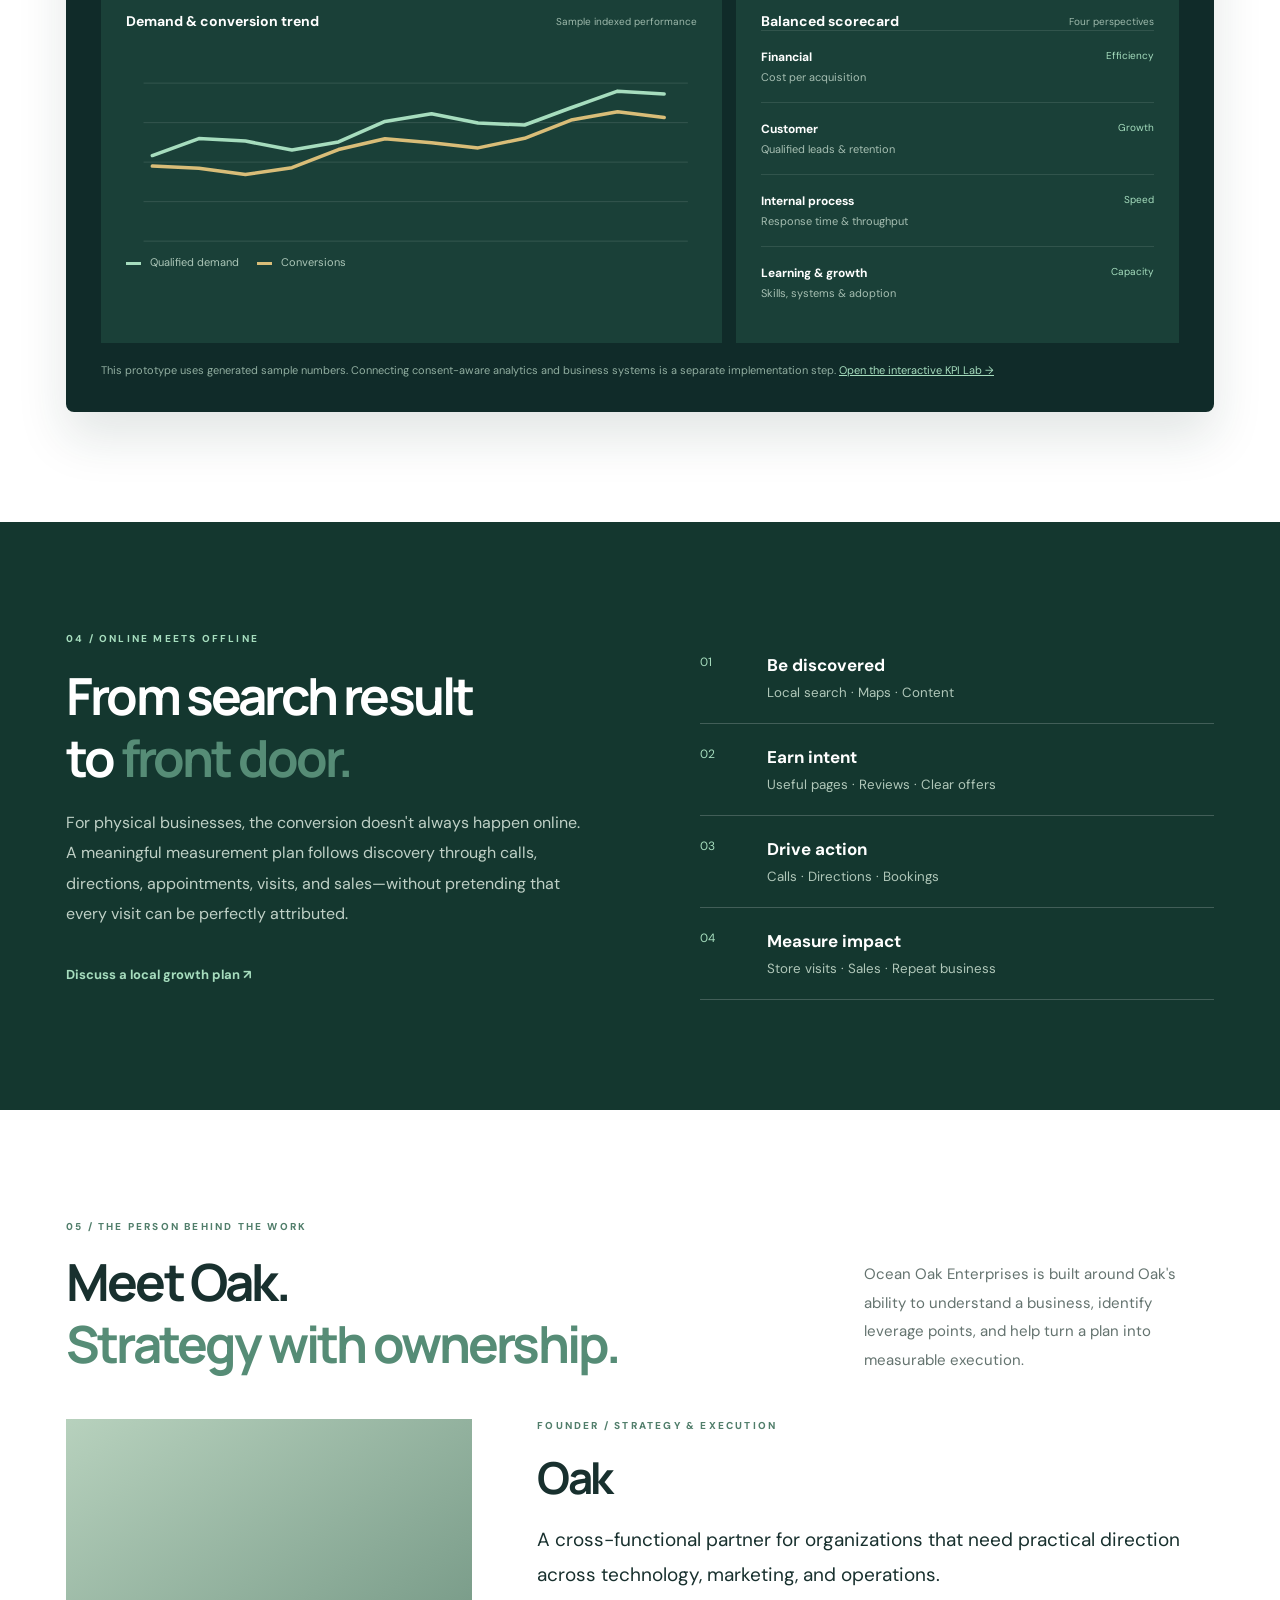
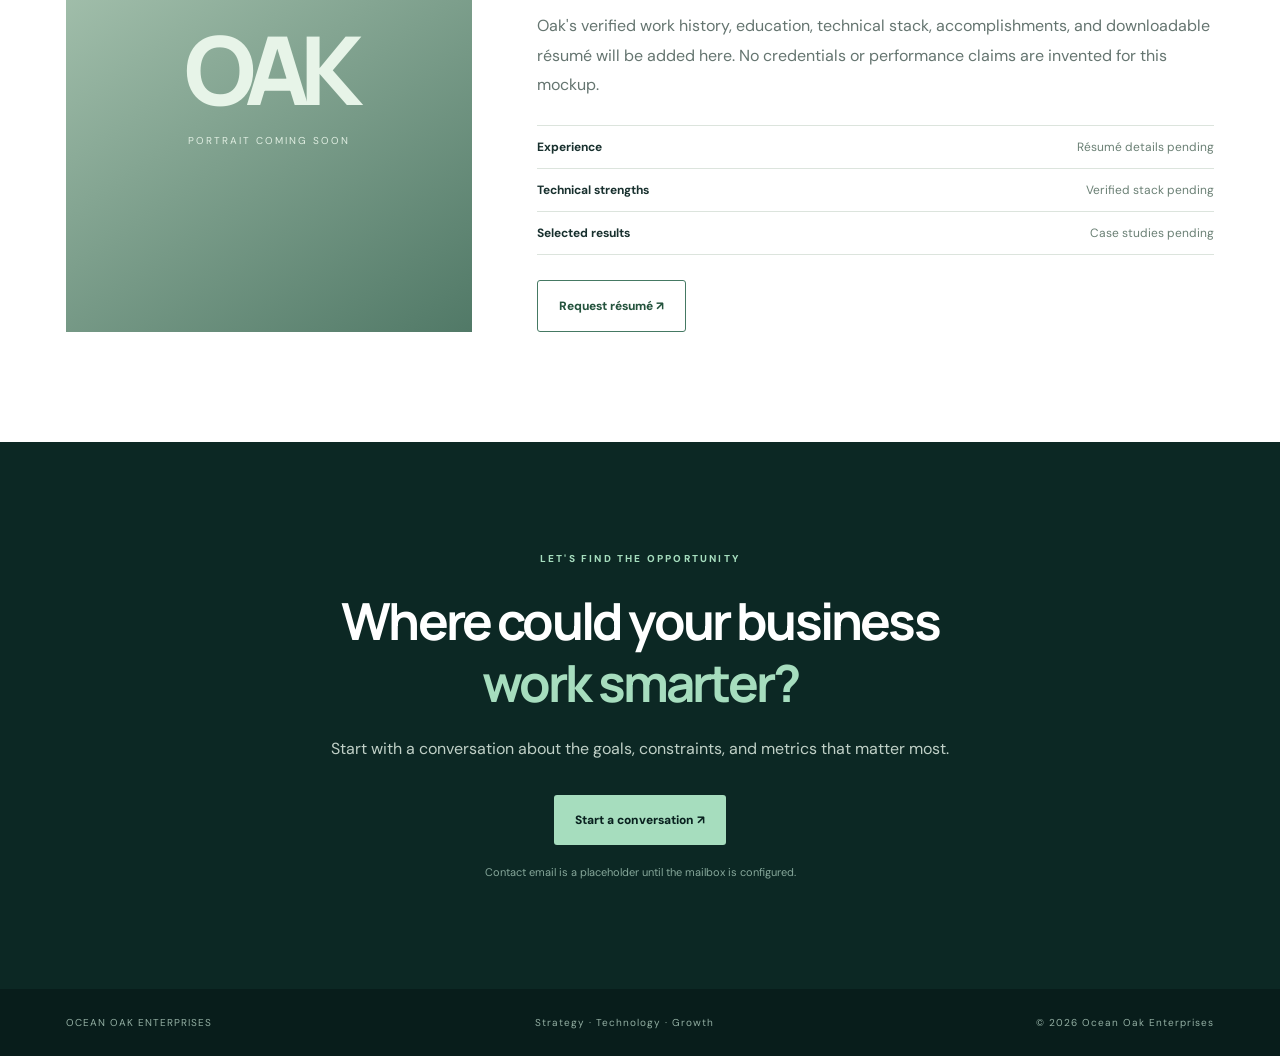
==== commit 639631dc: "Add files via upload" ====
--- a/index.html
+++ b/index.html
@@ -1,6 +1,6 @@
 <!doctype html>
 <html lang="en"><head><meta charset="utf-8"><meta name="viewport" content="width=device-width,initial-scale=1"><meta name="theme-color" content="#102c29"><meta name="description" content="Ocean Oak Enterprises helps businesses connect strategy, marketing, analytics and operational performance."><title>Ocean Oak Enterprises | Strategy into measurable growth</title><link rel="stylesheet" href="styles.css"></head>
-<body><header class="top"><a class="brand" href="#top"><span class="brandmark">O<span>O</span></span><span>OCEAN OAK <small>ENTERPRISES</small></span></a><nav aria-label="Main navigation"><a href="#approach">Approach</a><a href="#capabilities">Capabilities</a><a href="#scorecard">Scorecard</a><a href="kpi.html">KPI Lab ↗</a><a href="#oak">Meet Oak</a><a class="navcta" href="#contact">Let's talk ↗</a></nav><button class="menu" aria-label="Toggle menu" aria-expanded="false">☰</button></header>
+<body><header class="top"><a class="brand" href="#top"><span class="brandmark">O<span>O</span></span><span>OCEAN OAK <small>ENTERPRISES</small></span></a><nav aria-label="Main navigation"><a href="#approach">Approach</a><a href="#capabilities">Capabilities</a><a href="#scorecard">Scorecard</a><a href="kpi.html">KPI Lab ↗</a><a href="coffee.html">Coffee Shop Demo ↗</a><a href="#oak">Meet Oak</a><a class="navcta" href="#contact">Let's talk ↗</a></nav><button class="menu" aria-label="Toggle menu" aria-expanded="false">☰</button></header>
 <main id="top"><section class="hero wrap"><div class="eyebrow"><span class="dot"></span> STRATEGY · TECHNOLOGY · MEASURABLE GROWTH</div><h1>Better decisions.<br><em>Stronger business.</em></h1><p class="lede">Ocean Oak Enterprises connects technical execution, marketing intelligence, and business strategy—so organizations spend less time guessing and more time growing.</p><div class="actions"><a class="button primary" href="#scorecard">Explore the performance model <span>↗</span></a><a class="button ghost" href="#oak">Meet Oak →</a></div><div class="hero-foot"><span>ONE CONNECTED VIEW</span><span>Digital + physical channels</span><span>From insight to action</span></div><div class="hero-art" aria-hidden="true"><div class="orbit o1"></div><div class="orbit o2"></div><div class="orbit o3"></div><div class="center-symbol">O<span>O</span></div><div class="float f1">OPERATIONS <b>↗</b></div><div class="float f2">CUSTOMERS <b>↗</b></div><div class="float f3">GROWTH <b>↗</b></div></div></section>
 <section class="strip"><div class="wrap strip-inner"><strong>Make every channel count.</strong><span>WEBSITE ANALYTICS</span><span>LOCAL DISCOVERY</span><span>CONVERSION</span><span>OPERATIONS</span><span>PERFORMANCE</span></div></section>
 <section class="section wrap" id="approach"><div class="section-head"><div><div class="eyebrow dark">01 / THE OPPORTUNITY</div><h2>Most businesses have data.<br><em>Few have a clear next move.</em></h2></div><p>Traffic, sales, staffing, advertising, and customer behavior often live in separate systems. Ocean Oak's approach brings those signals together and translates them into priorities a team can execute.</p></div><div class="three"><article class="feature"><div class="icon">◉</div><span>01</span><h3>Find the signal</h3><p>Audit the customer journey, channel performance, operating costs, and missed opportunities.</p></article><article class="feature"><div class="icon">⌁</div><span>02</span><h3>Build the system</h3><p>Connect measurement, reporting, marketing workflows, and accountability to business goals.</p></article><article class="feature"><div class="icon">↗</div><span>03</span><h3>Improve what matters</h3><p>Run focused experiments, track the right KPIs, and reinvest in the actions that produce results.</p></article></div></section>
